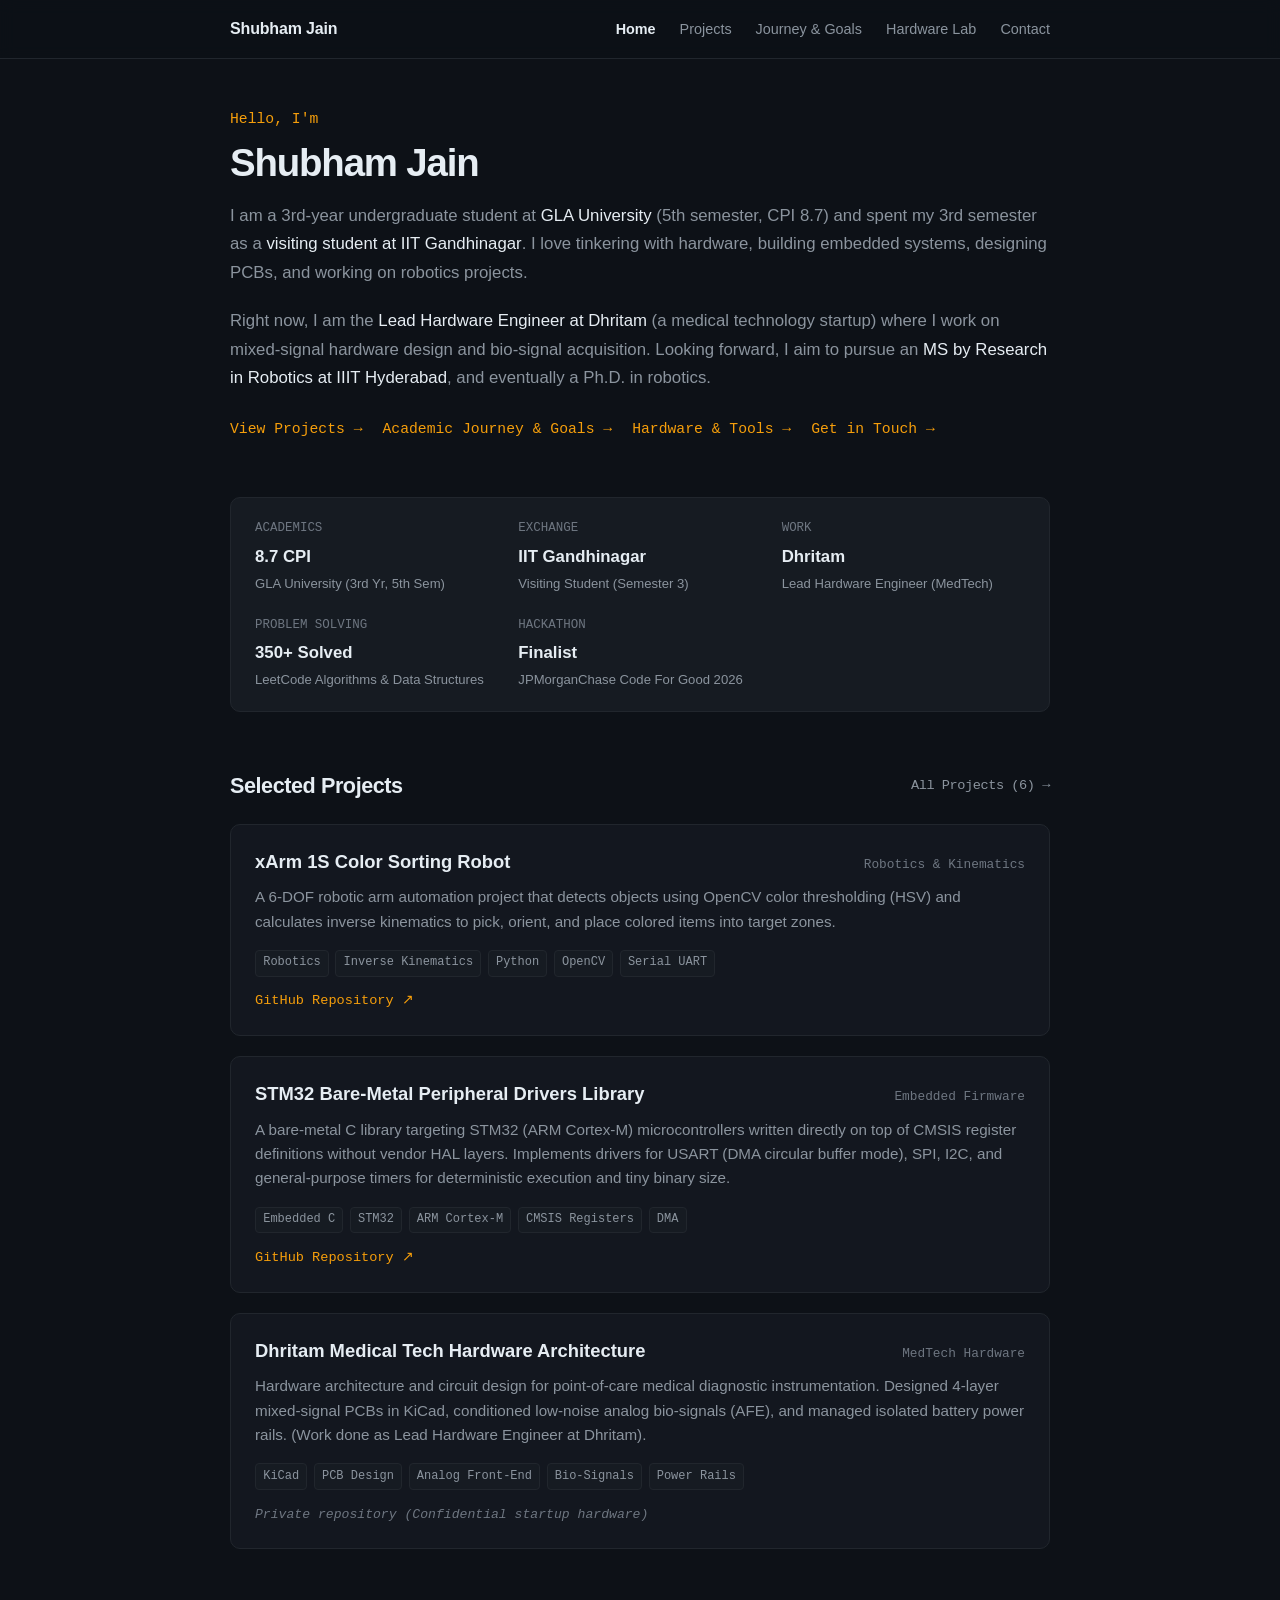
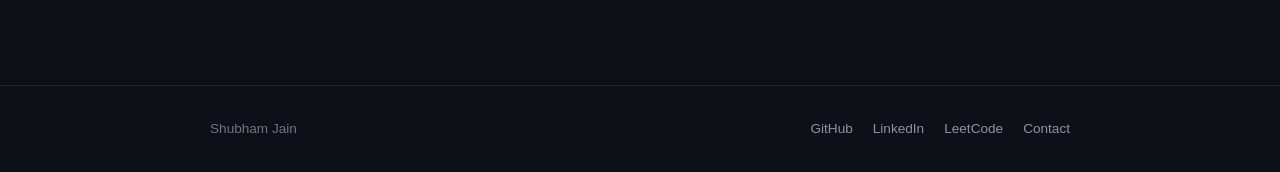
==== index.html @ 2b887f20 "Initial release: Engineering portfolio website and ATS resume" ====
<!DOCTYPE html>
<html lang="en">
<head>
  <meta charset="UTF-8">
  <meta name="viewport" content="width=device-width, initial-scale=1.0">
  <meta name="description" content="Shubham Jain — Hardware Engineering, Embedded Systems, and Robotics.">
  <title>Shubham Jain</title>
  <link rel="stylesheet" href="css/style.css">
</head>
<body>

  <!-- Navigation -->
  <header class="navbar">
    <div class="nav-container">
      <a href="index.html" class="nav-brand">Shubham Jain</a>

      <button class="menu-btn" id="mobileMenuBtn" aria-label="Toggle navigation menu">
        <svg width="20" height="20" viewBox="0 0 24 24" fill="none" stroke="currentColor" stroke-width="2"><line x1="3" y1="12" x2="21" y2="12"></line><line x1="3" y1="6" x2="21" y2="6"></line><line x1="3" y1="18" x2="21" y2="18"></line></svg>
      </button>

      <ul class="nav-links" id="navLinks">
        <li><a href="index.html" class="nav-link active">Home</a></li>
        <li><a href="projects.html" class="nav-link">Projects</a></li>
        <li><a href="research.html" class="nav-link">Journey & Goals</a></li>
        <li><a href="hardware.html" class="nav-link">Hardware Lab</a></li>
        <li><a href="contact.html" class="nav-link">Contact</a></li>
      </ul>
    </div>
  </header>

  <!-- Main Content -->
  <main class="main-content">
    
    <!-- Hero Section -->
    <section class="hero">
      <div class="hero-intro">Hello, I'm</div>
      <h1 class="hero-name">Shubham Jain</h1>
      <p class="hero-text">
        I am a 3rd-year undergraduate student at <strong>GLA University</strong> (5th semester, CPI 8.7) and spent my 3rd semester as a <strong>visiting student at IIT Gandhinagar</strong>. 
        I love tinkering with hardware, building embedded systems, designing PCBs, and working on robotics projects.
      </p>
      <p class="hero-text">
        Right now, I am the <strong>Lead Hardware Engineer at Dhritam</strong> (a medical technology startup) where I work on mixed-signal hardware design and bio-signal acquisition. 
        Looking forward, I aim to pursue an <strong>MS by Research in Robotics at IIIT Hyderabad</strong>, and eventually a Ph.D. in robotics.
      </p>
      
      <div class="hero-links">
        <a href="projects.html" class="hero-link">View Projects →</a>
        <a href="research.html" class="hero-link">Academic Journey & Goals →</a>
        <a href="hardware.html" class="hero-link">Hardware & Tools →</a>
        <a href="contact.html" class="hero-link">Get in Touch →</a>
      </div>
    </section>

    <!-- Key Highlights -->
    <div class="highlights-box">
      <div class="highlight-item">
        <div class="highlight-label">Academics</div>
        <div class="highlight-value">8.7 CPI</div>
        <div class="highlight-note">GLA University (3rd Yr, 5th Sem)</div>
      </div>

      <div class="highlight-item">
        <div class="highlight-label">Exchange</div>
        <div class="highlight-value">IIT Gandhinagar</div>
        <div class="highlight-note">Visiting Student (Semester 3)</div>
      </div>

      <div class="highlight-item">
        <div class="highlight-label">Work</div>
        <div class="highlight-value">Dhritam</div>
        <div class="highlight-note">Lead Hardware Engineer (MedTech)</div>
      </div>

      <div class="highlight-item">
        <div class="highlight-label">Problem Solving</div>
        <div class="highlight-value">350+ Solved</div>
        <div class="highlight-note">LeetCode Algorithms & Data Structures</div>
      </div>

      <div class="highlight-item">
        <div class="highlight-label">Hackathon</div>
        <div class="highlight-value">Finalist</div>
        <div class="highlight-note">JPMorganChase Code For Good 2026</div>
      </div>
    </div>

    <!-- Featured Projects -->
    <section class="section">
      <div class="section-title">
        <span>Selected Projects</span>
        <a href="projects.html">All Projects (6) →</a>
      </div>

      <div class="projects-list">
        
        <!-- Project 1 -->
        <article class="project-item">
          <div class="project-header">
            <h3 class="project-title">xArm 1S Color Sorting Robot</h3>
            <span class="project-meta-label">Robotics & Kinematics</span>
          </div>
          <p class="project-description">
            A 6-DOF robotic arm automation project that detects objects using OpenCV color thresholding (HSV) and calculates inverse kinematics to pick, orient, and place colored items into target zones.
          </p>
          <div class="project-tags">
            <span class="tag">Robotics</span>
            <span class="tag">Inverse Kinematics</span>
            <span class="tag">Python</span>
            <span class="tag">OpenCV</span>
            <span class="tag">Serial UART</span>
          </div>
          <div class="project-actions">
            <a href="https://github.com/ShubhamJain17r/xArm-1S-Color-Sorting-Robot" target="_blank" rel="noopener noreferrer">
              GitHub Repository ↗
            </a>
          </div>
        </article>

        <!-- Project 2 -->
        <article class="project-item">
          <div class="project-header">
            <h3 class="project-title">STM32 Bare-Metal Peripheral Drivers Library</h3>
            <span class="project-meta-label">Embedded Firmware</span>
          </div>
          <p class="project-description">
            A bare-metal C library targeting STM32 (ARM Cortex-M) microcontrollers written directly on top of CMSIS register definitions without vendor HAL layers. Implements drivers for USART (DMA circular buffer mode), SPI, I2C, and general-purpose timers for deterministic execution and tiny binary size.
          </p>
          <div class="project-tags">
            <span class="tag">Embedded C</span>
            <span class="tag">STM32</span>
            <span class="tag">ARM Cortex-M</span>
            <span class="tag">CMSIS Registers</span>
            <span class="tag">DMA</span>
          </div>
          <div class="project-actions">
            <a href="https://github.com/ShubhamJain17r/STM32-Library" target="_blank" rel="noopener noreferrer">
              GitHub Repository ↗
            </a>
          </div>
        </article>

        <!-- Project 3 -->
        <article class="project-item">
          <div class="project-header">
            <h3 class="project-title">Dhritam Medical Tech Hardware Architecture</h3>
            <span class="project-meta-label">MedTech Hardware</span>
          </div>
          <p class="project-description">
            Hardware architecture and circuit design for point-of-care medical diagnostic instrumentation. Designed 4-layer mixed-signal PCBs in KiCad, conditioned low-noise analog bio-signals (AFE), and managed isolated battery power rails. (Work done as Lead Hardware Engineer at Dhritam).
          </p>
          <div class="project-tags">
            <span class="tag">KiCad</span>
            <span class="tag">PCB Design</span>
            <span class="tag">Analog Front-End</span>
            <span class="tag">Bio-Signals</span>
            <span class="tag">Power Rails</span>
          </div>
          <div class="project-actions">
            <span class="confidential-notice">Private repository (Confidential startup hardware)</span>
          </div>
        </article>

      </div>
    </section>

  </main>

  <!-- Footer -->
  <footer class="footer">
    <div class="footer-container">
      <div>Shubham Jain</div>
      <ul class="footer-links">
        <li><a href="https://github.com/ShubhamJain17r" target="_blank" rel="noopener noreferrer" data-link="github">GitHub</a></li>
        <li><a href="https://linkedin.com/in/shubhamjain17r" target="_blank" rel="noopener noreferrer" data-link="linkedin">LinkedIn</a></li>
        <li><a href="https://leetcode.com/ShubhamJain17r" target="_blank" rel="noopener noreferrer" data-link="leetcode">LeetCode</a></li>
        <li><a href="contact.html">Contact</a></li>
      </ul>
    </div>
  </footer>

  <script src="js/config.js"></script>
  <script src="js/main.js"></script>
</body>
</html>
---- css/style.css ----
/* ==========================================================================
   Shubham Jain — Personal Portfolio
   Clean, human-crafted dark aesthetic for hardware & robotics.
   ========================================================================== */

:root {
  /* Slate & Charcoal Palette */
  --bg-page: #0d1117;
  --bg-surface: #161b22;
  --bg-surface-hover: #1c222b;
  --bg-card: #13171f;
  --bg-card-border: #21262d;
  --border-subtle: #21262d;
  --border-strong: #30363d;

  /* Copper Accent */
  --copper: #d97706;
  --copper-hover: #f59e0b;
  --copper-soft: rgba(217, 119, 6, 0.1);
  --copper-border: rgba(217, 119, 6, 0.25);

  /* Text Colors */
  --text-main: #e6edf3;
  --text-muted: #8b949e;
  --text-dim: #6e7681;
  --text-accent: #f59e0b;

  /* Typography */
  --font-sans: -apple-system, BlinkMacSystemFont, "Segoe UI", Roboto, Helvetica, Arial, sans-serif;
  --font-mono: ui-monospace, SFMono-Regular, "SF Mono", Menlo, Consolas, "Liberation Mono", monospace;

  /* Sizing */
  --container-width: 860px;
  --radius: 6px;
  --radius-lg: 10px;
}

/* --------------------------------------------------------------------------
   Reset & Base Styles
   -------------------------------------------------------------------------- */
* {
  margin: 0;
  padding: 0;
  box-sizing: border-box;
}

html {
  font-family: var(--font-sans);
  background-color: var(--bg-page);
  color: var(--text-main);
  line-height: 1.65;
  -webkit-font-smoothing: antialiased;
}

body {
  min-height: 100vh;
  display: flex;
  flex-direction: column;
  background-color: var(--bg-page);
}

a {
  color: var(--text-main);
  text-decoration: underline;
  text-decoration-color: var(--border-strong);
  text-underline-offset: 3px;
  transition: all 0.15s ease;
}

a:hover {
  color: var(--copper-hover);
  text-decoration-color: var(--copper-hover);
}

code, pre, .mono {
  font-family: var(--font-mono);
  font-size: 0.9em;
}

/* --------------------------------------------------------------------------
   Navigation
   -------------------------------------------------------------------------- */
.navbar {
  position: sticky;
  top: 0;
  z-index: 100;
  background: rgba(13, 17, 23, 0.92);
  backdrop-filter: blur(8px);
  -webkit-backdrop-filter: blur(8px);
  border-bottom: 1px solid var(--border-subtle);
}

.nav-container {
  max-width: var(--container-width);
  margin: 0 auto;
  padding: 1rem 1.25rem;
  display: flex;
  align-items: center;
  justify-content: space-between;
}

.nav-brand {
  font-weight: 600;
  font-size: 1rem;
  color: var(--text-main);
  text-decoration: none;
  letter-spacing: -0.01em;
}

.nav-brand:hover {
  color: var(--copper-hover);
}

.nav-links {
  display: flex;
  align-items: center;
  list-style: none;
  gap: 1.5rem;
}

.nav-link {
  font-size: 0.9rem;
  color: var(--text-muted);
  text-decoration: none;
  transition: color 0.15s ease;
}

.nav-link:hover {
  color: var(--text-main);
}

.nav-link.active {
  color: var(--text-main);
  font-weight: 600;
}

.menu-btn {
  display: none;
  background: transparent;
  border: 1px solid var(--border-subtle);
  color: var(--text-main);
  padding: 0.4rem;
  border-radius: var(--radius);
  cursor: pointer;
}

/* --------------------------------------------------------------------------
   Main Layout
   -------------------------------------------------------------------------- */
.main-content {
  flex: 1;
  max-width: var(--container-width);
  width: 100%;
  margin: 0 auto;
  padding: 3rem 1.25rem 5rem 1.25rem;
}

.page-header {
  margin-bottom: 2.5rem;
  border-bottom: 1px solid var(--border-subtle);
  padding-bottom: 1.5rem;
}

.page-title {
  font-size: 1.85rem;
  font-weight: 700;
  letter-spacing: -0.03em;
  color: var(--text-main);
  margin-bottom: 0.5rem;
}

.page-subtitle {
  color: var(--text-muted);
  font-size: 1rem;
  line-height: 1.6;
}

/* --------------------------------------------------------------------------
   Hero / Home
   -------------------------------------------------------------------------- */
.hero {
  margin-bottom: 3.5rem;
}

.hero-intro {
  font-size: 0.92rem;
  color: var(--copper-hover);
  font-family: var(--font-mono);
  margin-bottom: 0.5rem;
}

.hero-name {
  font-size: 2.4rem;
  font-weight: 700;
  letter-spacing: -0.03em;
  line-height: 1.2;
  margin-bottom: 1rem;
}

.hero-text {
  font-size: 1.05rem;
  color: var(--text-muted);
  line-height: 1.7;
  margin-bottom: 1.25rem;
}

.hero-text strong {
  color: var(--text-main);
  font-weight: 500;
}

.hero-links {
  display: flex;
  flex-wrap: wrap;
  gap: 1.25rem;
  margin-top: 1.5rem;
}

.hero-link {
  font-size: 0.92rem;
  font-family: var(--font-mono);
  color: var(--copper-hover);
  text-decoration: none;
}

.hero-link:hover {
  text-decoration: underline;
}

/* --------------------------------------------------------------------------
   Quick Highlights Bar
   -------------------------------------------------------------------------- */
.highlights-box {
  background: var(--bg-surface);
  border: 1px solid var(--border-subtle);
  border-radius: var(--radius-lg);
  padding: 1.25rem 1.5rem;
  margin: 2rem 0 3.5rem 0;
  display: grid;
  grid-template-columns: repeat(auto-fit, minmax(180px, 1fr));
  gap: 1.25rem;
}

.highlight-item {
  display: flex;
  flex-direction: column;
}

.highlight-label {
  font-size: 0.78rem;
  color: var(--text-dim);
  font-family: var(--font-mono);
  text-transform: uppercase;
  margin-bottom: 0.25rem;
}

.highlight-value {
  font-size: 1.05rem;
  font-weight: 600;
  color: var(--text-main);
}

.highlight-note {
  font-size: 0.82rem;
  color: var(--text-muted);
  margin-top: 0.15rem;
}

/* --------------------------------------------------------------------------
   Sections
   -------------------------------------------------------------------------- */
.section {
  margin-bottom: 3.5rem;
}

.section-title {
  font-size: 1.35rem;
  font-weight: 600;
  letter-spacing: -0.02em;
  margin-bottom: 1.25rem;
  display: flex;
  align-items: center;
  justify-content: space-between;
}

.section-title a {
  font-size: 0.85rem;
  font-weight: 400;
  font-family: var(--font-mono);
  color: var(--text-muted);
  text-decoration: none;
}

.section-title a:hover {
  color: var(--copper-hover);
}

/* --------------------------------------------------------------------------
   Project Cards
   -------------------------------------------------------------------------- */
.filter-tabs {
  display: flex;
  flex-wrap: wrap;
  gap: 0.5rem;
  margin-bottom: 1.75rem;
}

.filter-tab {
  background: var(--bg-surface);
  border: 1px solid var(--border-subtle);
  color: var(--text-muted);
  font-family: var(--font-mono);
  font-size: 0.82rem;
  padding: 0.35rem 0.8rem;
  border-radius: var(--radius);
  cursor: pointer;
  transition: all 0.15s ease;
}

.filter-tab:hover {
  color: var(--text-main);
  border-color: var(--border-strong);
}

.filter-tab.active {
  background: var(--copper-soft);
  color: var(--copper-hover);
  border-color: var(--copper-border);
}

.projects-list {
  display: flex;
  flex-direction: column;
  gap: 1.25rem;
}

.project-item {
  background: var(--bg-card);
  border: 1px solid var(--border-subtle);
  border-radius: var(--radius-lg);
  padding: 1.4rem 1.5rem;
  transition: border-color 0.15s ease;
}

.project-item:hover {
  border-color: var(--border-strong);
}

.project-header {
  display: flex;
  justify-content: space-between;
  align-items: baseline;
  gap: 1rem;
  margin-bottom: 0.5rem;
  flex-wrap: wrap;
}

.project-title {
  font-size: 1.15rem;
  font-weight: 600;
  color: var(--text-main);
}

.project-meta-label {
  font-size: 0.8rem;
  font-family: var(--font-mono);
  color: var(--text-dim);
}

.project-description {
  color: var(--text-muted);
  font-size: 0.95rem;
  line-height: 1.6;
  margin-bottom: 1rem;
}

.project-tags {
  display: flex;
  flex-wrap: wrap;
  gap: 0.4rem;
  margin-bottom: 0.85rem;
}

.tag {
  font-size: 0.75rem;
  font-family: var(--font-mono);
  background: var(--bg-surface);
  border: 1px solid var(--border-subtle);
  color: var(--text-muted);
  padding: 0.15rem 0.45rem;
  border-radius: 4px;
}

.project-actions {
  display: flex;
  align-items: center;
  gap: 1.25rem;
  margin-top: 0.75rem;
  font-family: var(--font-mono);
  font-size: 0.85rem;
}

.project-actions a {
  color: var(--copper-hover);
  text-decoration: none;
  display: inline-flex;
  align-items: center;
  gap: 0.35rem;
}

.project-actions a:hover {
  text-decoration: underline;
}

.confidential-notice {
  font-size: 0.82rem;
  font-family: var(--font-mono);
  color: var(--text-dim);
  font-style: italic;
}

/* --------------------------------------------------------------------------
   Timeline / Experience / Journey
   -------------------------------------------------------------------------- */
.entry-list {
  display: flex;
  flex-direction: column;
  gap: 1.75rem;
}

.entry-item {
  border-left: 2px solid var(--border-subtle);
  padding-left: 1.25rem;
  position: relative;
}

.entry-item::before {
  content: '';
  position: absolute;
  left: -5px;
  top: 4px;
  width: 8px;
  height: 8px;
  border-radius: 50%;
  background: var(--border-strong);
}

.entry-item.active::before {
  background: var(--copper);
}

.entry-header {
  display: flex;
  justify-content: space-between;
  align-items: baseline;
  flex-wrap: wrap;
  gap: 0.5rem;
  margin-bottom: 0.25rem;
}

.entry-title {
  font-size: 1.05rem;
  font-weight: 600;
  color: var(--text-main);
}

.entry-time {
  font-family: var(--font-mono);
  font-size: 0.82rem;
  color: var(--text-dim);
}

.entry-sub {
  color: var(--text-muted);
  font-size: 0.92rem;
  margin-bottom: 0.5rem;
}

.entry-text {
  color: var(--text-muted);
  font-size: 0.93rem;
  line-height: 1.6;
}

.entry-text ul {
  padding-left: 1.25rem;
  margin-top: 0.4rem;
}

.entry-text li {
  margin-bottom: 0.3rem;
}

/* --------------------------------------------------------------------------
   Hardware & Tools Grid
   -------------------------------------------------------------------------- */
.grid-2 {
  display: grid;
  grid-template-columns: repeat(auto-fit, minmax(280px, 1fr));
  gap: 1.25rem;
}

.info-card {
  background: var(--bg-card);
  border: 1px solid var(--border-subtle);
  border-radius: var(--radius-lg);
  padding: 1.25rem 1.4rem;
}

.info-card-title {
  font-size: 1rem;
  font-weight: 600;
  color: var(--text-main);
  margin-bottom: 0.75rem;
}

.info-card ul {
  list-style: none;
}

.info-card li {
  font-size: 0.9rem;
  color: var(--text-muted);
  padding: 0.35rem 0;
  border-bottom: 1px solid var(--border-subtle);
  display: flex;
  justify-content: space-between;
}

.info-card li:last-child {
  border-bottom: none;
}

.info-card li span:last-child {
  font-family: var(--font-mono);
  font-size: 0.82rem;
  color: var(--text-dim);
}

/* --------------------------------------------------------------------------
   Contact Page
   -------------------------------------------------------------------------- */
.contact-layout {
  display: grid;
  grid-template-columns: 1fr 1fr;
  gap: 2rem;
}

.contact-box {
  background: var(--bg-card);
  border: 1px solid var(--border-subtle);
  border-radius: var(--radius-lg);
  padding: 1.5rem;
}

.contact-box h2 {
  font-size: 1.2rem;
  font-weight: 600;
  margin-bottom: 0.75rem;
}

.contact-box p {
  color: var(--text-muted);
  font-size: 0.93rem;
  line-height: 1.6;
  margin-bottom: 1.25rem;
}

.contact-links-list {
  display: flex;
  flex-direction: column;
  gap: 0.75rem;
}

.contact-row {
  display: flex;
  align-items: center;
  justify-content: space-between;
  padding: 0.75rem 1rem;
  background: var(--bg-surface);
  border: 1px solid var(--border-subtle);
  border-radius: var(--radius);
  text-decoration: none;
}

.contact-row:hover {
  border-color: var(--border-strong);
}

.contact-row-left {
  display: flex;
  flex-direction: column;
}

.contact-row-label {
  font-size: 0.75rem;
  color: var(--text-dim);
  font-family: var(--font-mono);
}

.contact-row-val {
  font-size: 0.92rem;
  color: var(--text-main);
  font-family: var(--font-mono);
}

.btn-copy {
  background: transparent;
  border: 1px solid var(--border-subtle);
  color: var(--text-muted);
  font-family: var(--font-mono);
  font-size: 0.78rem;
  padding: 0.25rem 0.55rem;
  border-radius: var(--radius);
  cursor: pointer;
  transition: all 0.15s ease;
}

.btn-copy:hover {
  color: var(--text-main);
  border-color: var(--border-strong);
}

/* Form */
.form-field {
  margin-bottom: 1rem;
}

.form-field label {
  display: block;
  font-size: 0.82rem;
  color: var(--text-muted);
  font-family: var(--font-mono);
  margin-bottom: 0.35rem;
}

.form-field input, .form-field textarea {
  width: 100%;
  background: var(--bg-surface);
  border: 1px solid var(--border-subtle);
  border-radius: var(--radius);
  padding: 0.65rem 0.8rem;
  color: var(--text-main);
  font-family: var(--font-sans);
  font-size: 0.92rem;
  transition: border-color 0.15s ease;
}

.form-field input:focus, .form-field textarea:focus {
  outline: none;
  border-color: var(--copper);
}

.form-field textarea {
  min-height: 110px;
  resize: vertical;
}

.btn-submit {
  display: inline-flex;
  align-items: center;
  justify-content: center;
  width: 100%;
  padding: 0.7rem 1.25rem;
  background: var(--copper);
  color: #0d1117;
  font-weight: 600;
  font-size: 0.9rem;
  border: none;
  border-radius: var(--radius);
  cursor: pointer;
  transition: background 0.15s ease;
}

.btn-submit:hover {
  background: var(--copper-hover);
}

.form-status {
  margin-top: 0.75rem;
  font-size: 0.85rem;
  font-family: var(--font-mono);
  display: none;
}

/* --------------------------------------------------------------------------
   Footer
   -------------------------------------------------------------------------- */
.footer {
  border-top: 1px solid var(--border-subtle);
  padding: 2rem 1.25rem;
  margin-top: auto;
}

.footer-container {
  max-width: var(--container-width);
  margin: 0 auto;
  display: flex;
  justify-content: space-between;
  align-items: center;
  flex-wrap: wrap;
  gap: 1rem;
  font-size: 0.85rem;
  color: var(--text-dim);
}

.footer-links {
  display: flex;
  gap: 1.25rem;
  list-style: none;
}

.footer-links a {
  color: var(--text-muted);
  text-decoration: none;
}

.footer-links a:hover {
  color: var(--text-main);
}

/* --------------------------------------------------------------------------
   Responsive
   -------------------------------------------------------------------------- */
@media (max-width: 720px) {
  .contact-layout {
    grid-template-columns: 1fr;
  }

  .nav-links {
    display: none;
    position: absolute;
    top: 100%;
    left: 0;
    right: 0;
    background: var(--bg-surface);
    border-bottom: 1px solid var(--border-subtle);
    flex-direction: column;
    padding: 1rem 1.25rem;
    gap: 0.85rem;
    align-items: flex-start;
  }

  .nav-links.open {
    display: flex;
  }

  .menu-btn {
    display: block;
  }

  .hero-name {
    font-size: 1.9rem;
  }
}
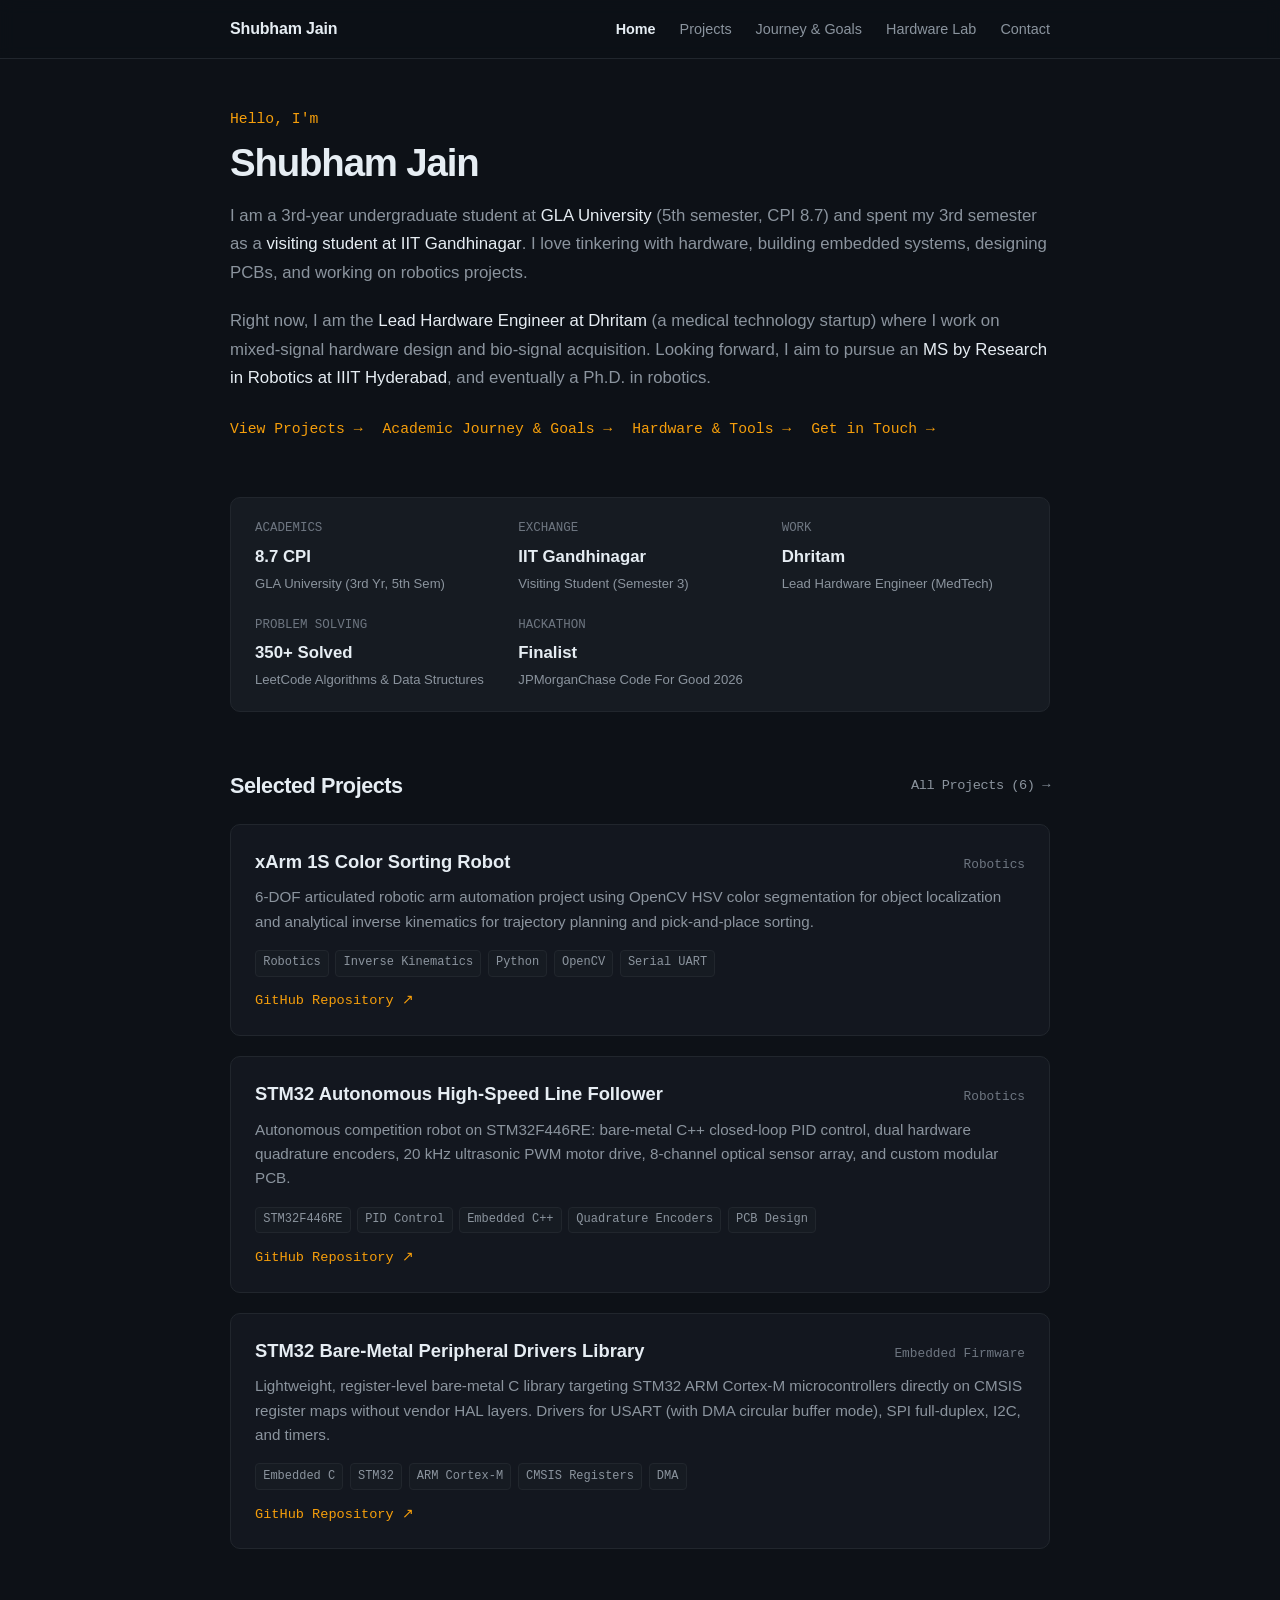
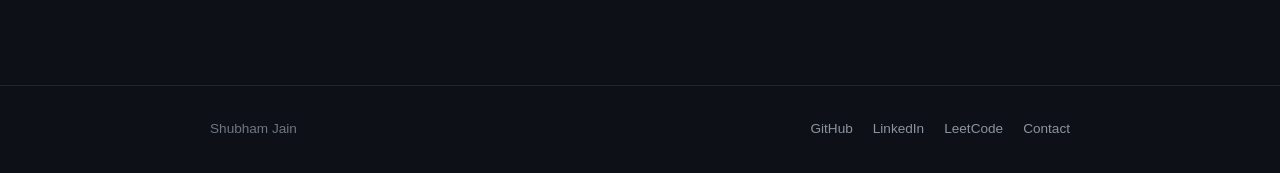
==== commit bc5dad19: "Remove resume from git tracking, make all links dynamic via config" ====
--- a/index.html
+++ b/index.html
@@ -92,75 +92,8 @@
         <a href="projects.html">All Projects (6) →</a>
       </div>
 
-      <div class="projects-list">
-        
-        <!-- Project 1 -->
-        <article class="project-item">
-          <div class="project-header">
-            <h3 class="project-title">xArm 1S Color Sorting Robot</h3>
-            <span class="project-meta-label">Robotics & Kinematics</span>
-          </div>
-          <p class="project-description">
-            A 6-DOF robotic arm automation project that detects objects using OpenCV color thresholding (HSV) and calculates inverse kinematics to pick, orient, and place colored items into target zones.
-          </p>
-          <div class="project-tags">
-            <span class="tag">Robotics</span>
-            <span class="tag">Inverse Kinematics</span>
-            <span class="tag">Python</span>
-            <span class="tag">OpenCV</span>
-            <span class="tag">Serial UART</span>
-          </div>
-          <div class="project-actions">
-            <a href="https://github.com/ShubhamJain17r/xArm-1S-Color-Sorting-Robot" target="_blank" rel="noopener noreferrer">
-              GitHub Repository ↗
-            </a>
-          </div>
-        </article>
-
-        <!-- Project 2 -->
-        <article class="project-item">
-          <div class="project-header">
-            <h3 class="project-title">STM32 Bare-Metal Peripheral Drivers Library</h3>
-            <span class="project-meta-label">Embedded Firmware</span>
-          </div>
-          <p class="project-description">
-            A bare-metal C library targeting STM32 (ARM Cortex-M) microcontrollers written directly on top of CMSIS register definitions without vendor HAL layers. Implements drivers for USART (DMA circular buffer mode), SPI, I2C, and general-purpose timers for deterministic execution and tiny binary size.
-          </p>
-          <div class="project-tags">
-            <span class="tag">Embedded C</span>
-            <span class="tag">STM32</span>
-            <span class="tag">ARM Cortex-M</span>
-            <span class="tag">CMSIS Registers</span>
-            <span class="tag">DMA</span>
-          </div>
-          <div class="project-actions">
-            <a href="https://github.com/ShubhamJain17r/STM32-Library" target="_blank" rel="noopener noreferrer">
-              GitHub Repository ↗
-            </a>
-          </div>
-        </article>
-
-        <!-- Project 3 -->
-        <article class="project-item">
-          <div class="project-header">
-            <h3 class="project-title">Dhritam Medical Tech Hardware Architecture</h3>
-            <span class="project-meta-label">MedTech Hardware</span>
-          </div>
-          <p class="project-description">
-            Hardware architecture and circuit design for point-of-care medical diagnostic instrumentation. Designed 4-layer mixed-signal PCBs in KiCad, conditioned low-noise analog bio-signals (AFE), and managed isolated battery power rails. (Work done as Lead Hardware Engineer at Dhritam).
-          </p>
-          <div class="project-tags">
-            <span class="tag">KiCad</span>
-            <span class="tag">PCB Design</span>
-            <span class="tag">Analog Front-End</span>
-            <span class="tag">Bio-Signals</span>
-            <span class="tag">Power Rails</span>
-          </div>
-          <div class="project-actions">
-            <span class="confidential-notice">Private repository (Confidential startup hardware)</span>
-          </div>
-        </article>
-
+      <div class="projects-list" id="featuredProjectsContainer">
+        <!-- Injected dynamically from PORTFOLIO_CONFIG in js/config.js -->
       </div>
     </section>
 
@@ -171,9 +104,9 @@
     <div class="footer-container">
       <div>Shubham Jain</div>
       <ul class="footer-links">
-        <li><a href="https://github.com/ShubhamJain17r" target="_blank" rel="noopener noreferrer" data-link="github">GitHub</a></li>
-        <li><a href="https://linkedin.com/in/shubhamjain17r" target="_blank" rel="noopener noreferrer" data-link="linkedin">LinkedIn</a></li>
-        <li><a href="https://leetcode.com/ShubhamJain17r" target="_blank" rel="noopener noreferrer" data-link="leetcode">LeetCode</a></li>
+        <li><a href="#" data-link="github" target="_blank" rel="noopener noreferrer">GitHub</a></li>
+        <li><a href="#" data-link="linkedin" target="_blank" rel="noopener noreferrer">LinkedIn</a></li>
+        <li><a href="#" data-link="leetcode" target="_blank" rel="noopener noreferrer">LeetCode</a></li>
         <li><a href="contact.html">Contact</a></li>
       </ul>
     </div>
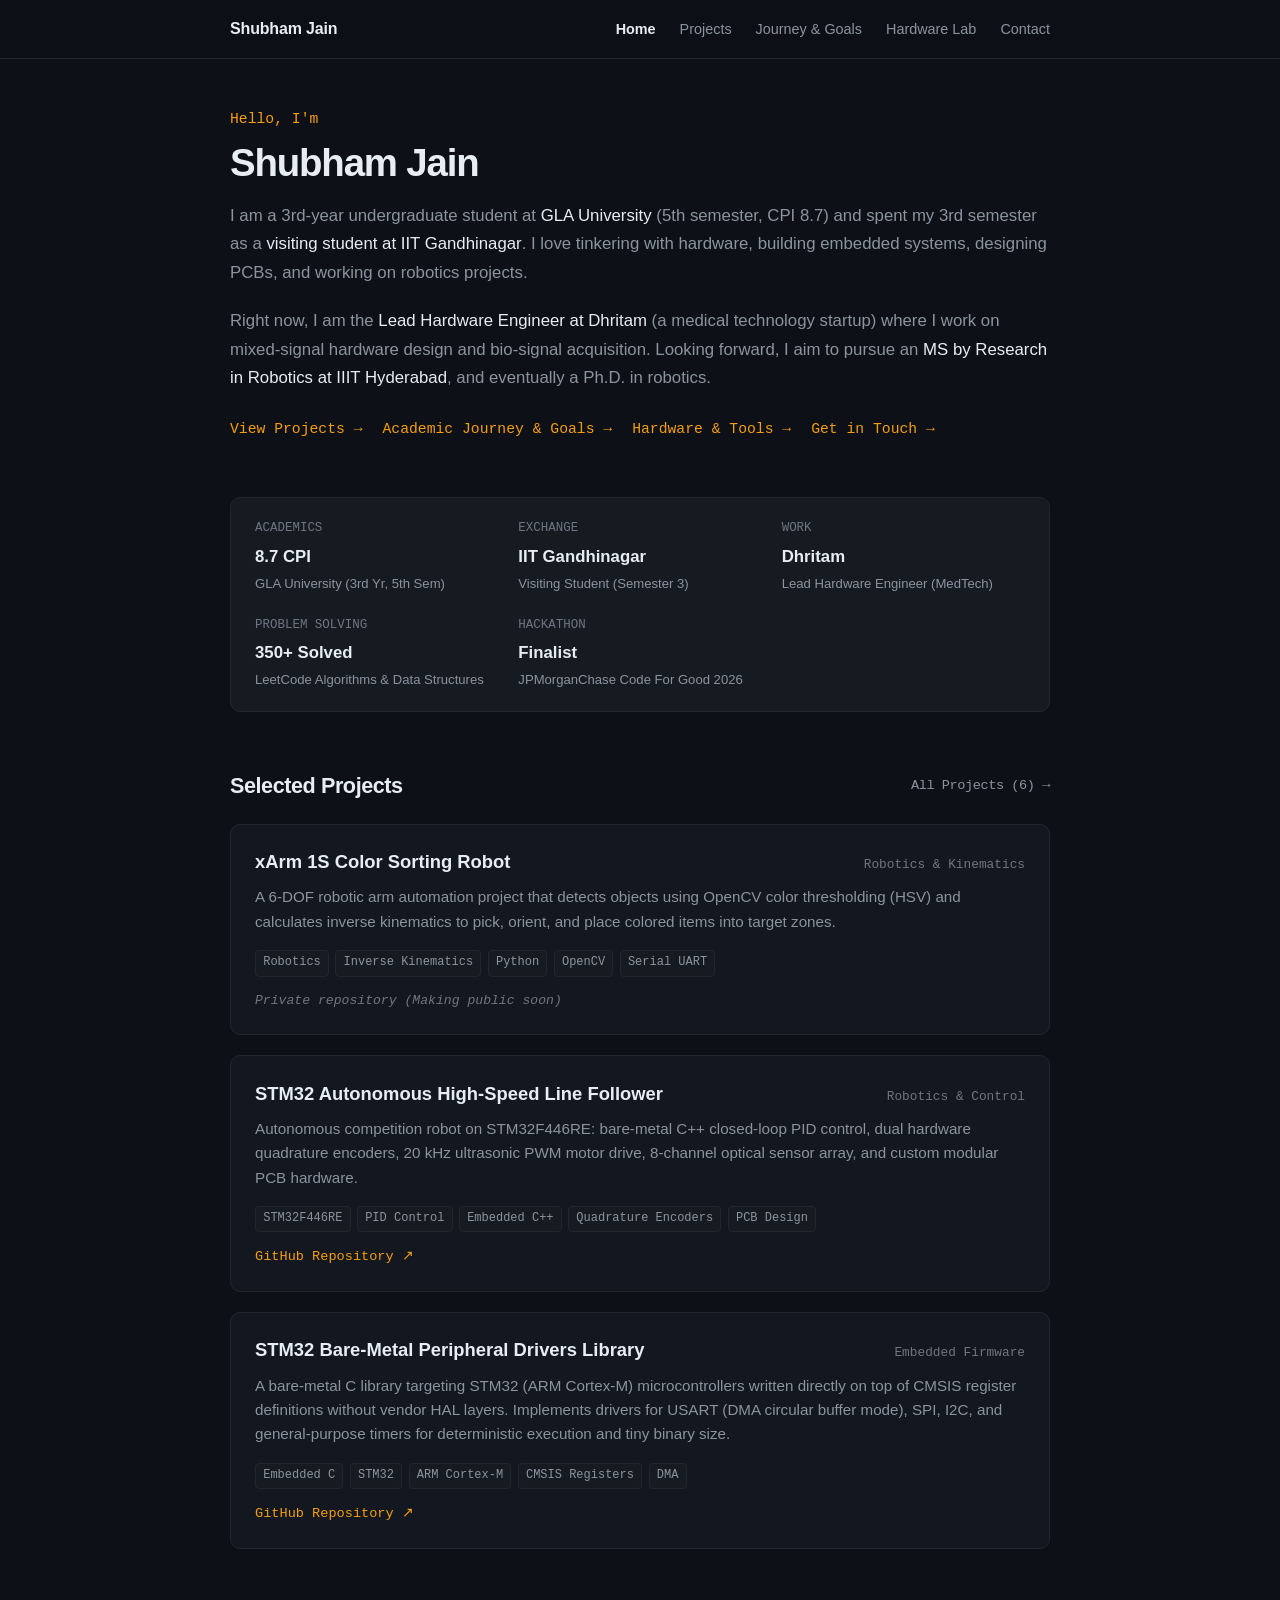
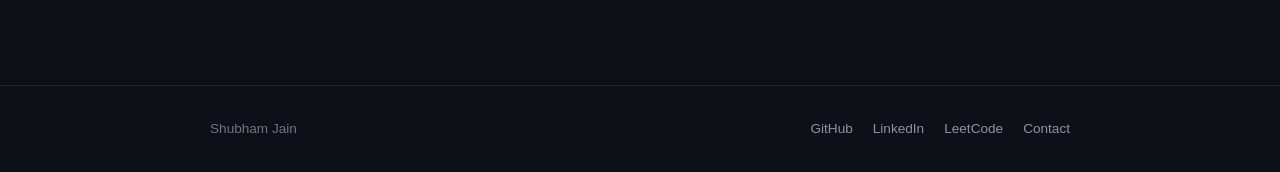
==== commit 7a6a7917: "Refactor portfolio to pure static HTML/CSS, embed verified profiles, and clean up repository" ====
--- a/index.html
+++ b/index.html
@@ -92,8 +92,75 @@
         <a href="projects.html">All Projects (6) →</a>
       </div>
 
-      <div class="projects-list" id="featuredProjectsContainer">
-        <!-- Injected dynamically from PORTFOLIO_CONFIG in js/config.js -->
+      <div class="projects-list">
+        
+        <!-- Project 1: xArm 1S -->
+        <article class="project-item">
+          <div class="project-header">
+            <h3 class="project-title">xArm 1S Color Sorting Robot</h3>
+            <span class="project-meta-label">Robotics & Kinematics</span>
+          </div>
+          <p class="project-description">
+            A 6-DOF robotic arm automation project that detects objects using OpenCV color thresholding (HSV) and calculates inverse kinematics to pick, orient, and place colored items into target zones.
+          </p>
+          <div class="project-tags">
+            <span class="tag">Robotics</span>
+            <span class="tag">Inverse Kinematics</span>
+            <span class="tag">Python</span>
+            <span class="tag">OpenCV</span>
+            <span class="tag">Serial UART</span>
+          </div>
+          <div class="project-actions">
+            <span class="confidential-notice">Private repository (Making public soon)</span>
+          </div>
+        </article>
+
+        <!-- Project 2: STM32 Line Follower -->
+        <article class="project-item">
+          <div class="project-header">
+            <h3 class="project-title">STM32 Autonomous High-Speed Line Follower</h3>
+            <span class="project-meta-label">Robotics & Control</span>
+          </div>
+          <p class="project-description">
+            Autonomous competition robot on STM32F446RE: bare-metal C++ closed-loop PID control, dual hardware quadrature encoders, 20 kHz ultrasonic PWM motor drive, 8-channel optical sensor array, and custom modular PCB hardware.
+          </p>
+          <div class="project-tags">
+            <span class="tag">STM32F446RE</span>
+            <span class="tag">PID Control</span>
+            <span class="tag">Embedded C++</span>
+            <span class="tag">Quadrature Encoders</span>
+            <span class="tag">PCB Design</span>
+          </div>
+          <div class="project-actions">
+            <a href="https://github.com/ShubhamJain17r/STM32-Line-Follower-Robot" target="_blank" rel="noopener noreferrer">
+              GitHub Repository ↗
+            </a>
+          </div>
+        </article>
+
+        <!-- Project 3: STM32 Library -->
+        <article class="project-item">
+          <div class="project-header">
+            <h3 class="project-title">STM32 Bare-Metal Peripheral Drivers Library</h3>
+            <span class="project-meta-label">Embedded Firmware</span>
+          </div>
+          <p class="project-description">
+            A bare-metal C library targeting STM32 (ARM Cortex-M) microcontrollers written directly on top of CMSIS register definitions without vendor HAL layers. Implements drivers for USART (DMA circular buffer mode), SPI, I2C, and general-purpose timers for deterministic execution and tiny binary size.
+          </p>
+          <div class="project-tags">
+            <span class="tag">Embedded C</span>
+            <span class="tag">STM32</span>
+            <span class="tag">ARM Cortex-M</span>
+            <span class="tag">CMSIS Registers</span>
+            <span class="tag">DMA</span>
+          </div>
+          <div class="project-actions">
+            <a href="https://github.com/ShubhamJain17r/STM32-Library" target="_blank" rel="noopener noreferrer">
+              GitHub Repository ↗
+            </a>
+          </div>
+        </article>
+
       </div>
     </section>
 
@@ -104,15 +171,22 @@
     <div class="footer-container">
       <div>Shubham Jain</div>
       <ul class="footer-links">
-        <li><a href="#" data-link="github" target="_blank" rel="noopener noreferrer">GitHub</a></li>
-        <li><a href="#" data-link="linkedin" target="_blank" rel="noopener noreferrer">LinkedIn</a></li>
-        <li><a href="#" data-link="leetcode" target="_blank" rel="noopener noreferrer">LeetCode</a></li>
+        <li><a href="https://github.com/ShubhamJain17r" target="_blank" rel="noopener noreferrer">GitHub</a></li>
+        <li><a href="https://www.linkedin.com/in/shubham-jain-017x/" target="_blank" rel="noopener noreferrer">LinkedIn</a></li>
+        <li><a href="https://leetcode.com/u/Shubham_jain_017x/" target="_blank" rel="noopener noreferrer">LeetCode</a></li>
         <li><a href="contact.html">Contact</a></li>
       </ul>
     </div>
   </footer>
 
-  <script src="js/config.js"></script>
-  <script src="js/main.js"></script>
+  <script>
+    const menuBtn = document.getElementById('mobileMenuBtn');
+    const navLinks = document.getElementById('navLinks');
+    if (menuBtn && navLinks) {
+      menuBtn.addEventListener('click', () => {
+        navLinks.classList.toggle('open');
+      });
+    }
+  </script>
 </body>
 </html>
